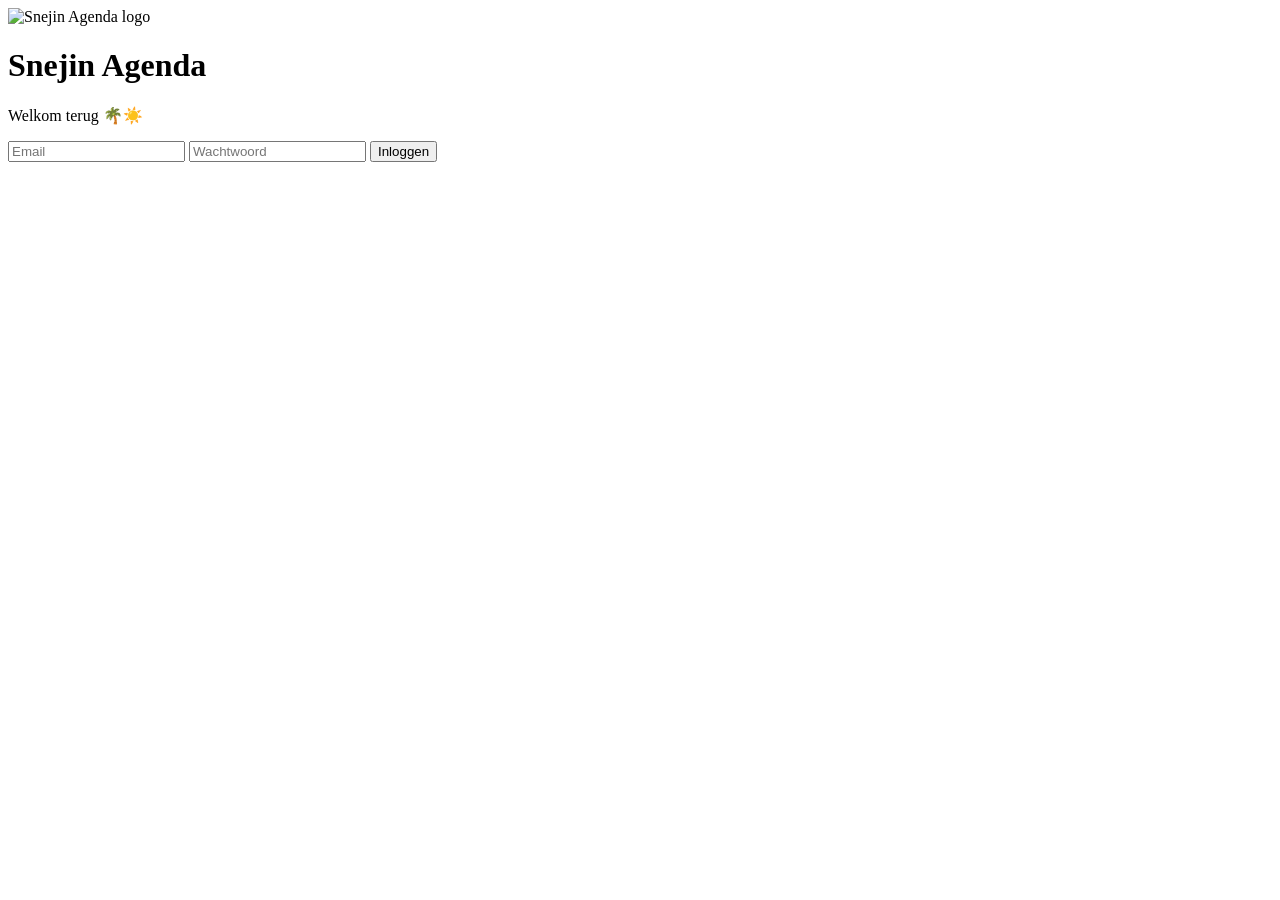
==== index.html @ 503e61c7 "Refactor index.html to simplify paths and structure" ====
<!DOCTYPE html>
<html lang="nl">

<head>

<meta charset="UTF-8">

<meta name="viewport" content="width=device-width, initial-scale=1.0">

<title>Snejin Agenda - Login</title>

<link rel="stylesheet" href="style.css">

</head>


<body class="login-background">


<div class="login-box">


<img 
src="logo.png"
class="logo"
alt="Snejin Agenda logo">


<h1>
Snejin Agenda
</h1>


<p>
Welkom terug 🌴☀️
</p>


<input
id="email"
type="email"
placeholder="Email">


<input
id="password"
type="password"
placeholder="Wachtwoord">


<button id="loginButton">
Inloggen
</button>


<p id="error"></p>


</div>


<script type="module" src="login.js"></script>


</body>

</html>
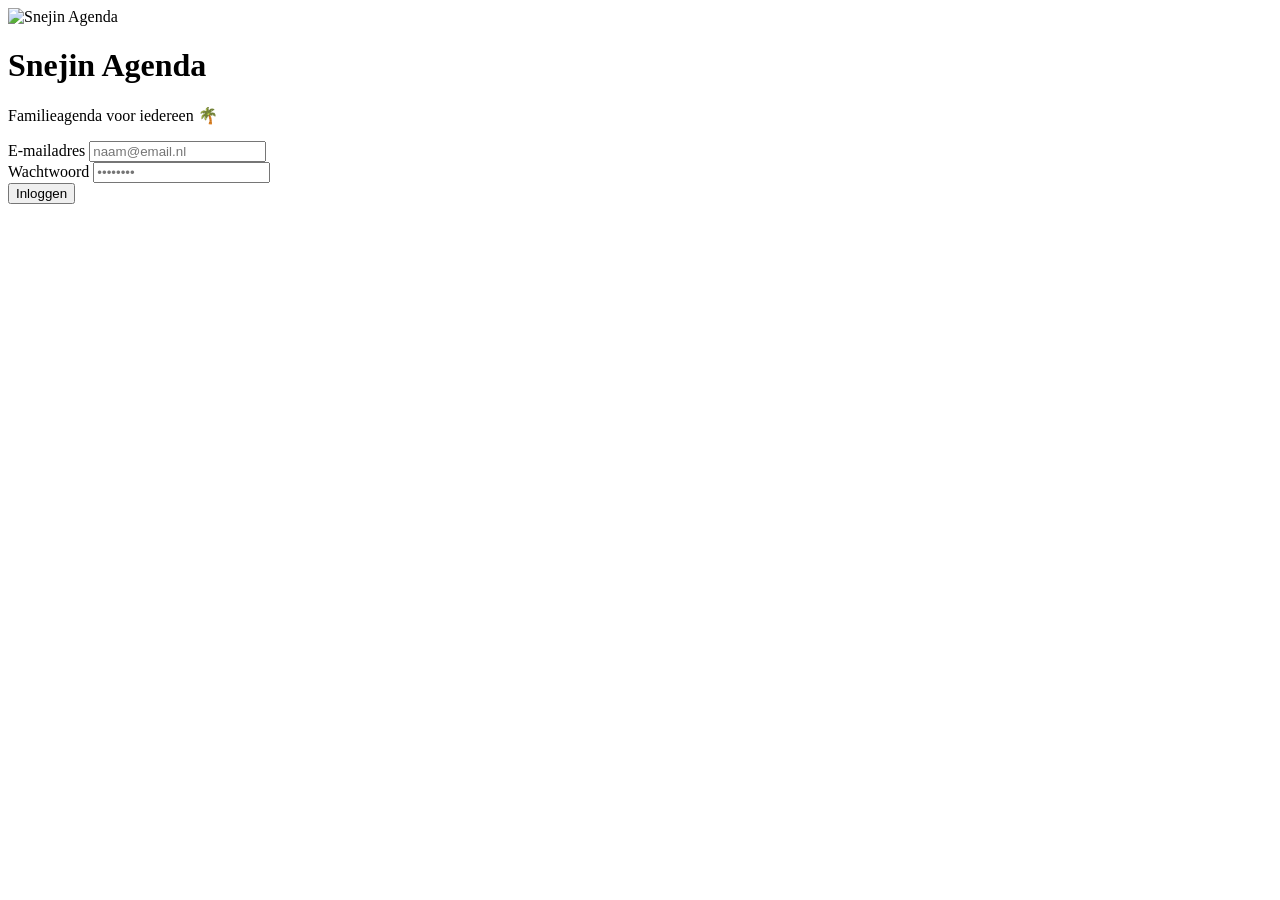
==== commit 143e9f71: "Refactor index.html for login page improvements Updated HTML structure and corrected elements for lo" ====
--- a/index.html
+++ b/index.html
@@ -1,67 +1,86 @@
 <!DOCTYPE html>
 <html lang="nl">
-
 <head>
 
-<meta charset="UTF-8">
+    <meta charset="UTF-8">
+    <meta name="viewport" content="width=device-width, initial-scale=1.0">
 
-<meta name="viewport" content="width=device-width, initial-scale=1.0">
+    <title>Snejin Agenda - Inloggen</title>
 
-<title>Snejin Agenda - Login</title>
+    <meta name="theme-color" content="#009688">
 
-<link rel="stylesheet" href="style.css">
+    <link rel="icon" type="image/png" href="logo.png">
+
+    <link rel="stylesheet" href="style.css">
 
 </head>
 
-
 <body class="login-background">
 
+<div class="login-container">
 
-<div class="login-box">
+    <div class="login-card">
 
+        <img
+            src="logo.png"
+            alt="Snejin Agenda"
+            class="logo">
 
-<img 
-src="logo.png"
-class="logo"
-alt="Snejin Agenda logo">
+        <h1>Snejin Agenda</h1>
 
+        <p class="subtitle">
+            Familieagenda voor iedereen 🌴
+        </p>
 
-<h1>
-Snejin Agenda
-</h1>
+        <form id="loginForm">
 
+            <div class="input-group">
 
-<p>
-Welkom terug 🌴☀️
-</p>
+                <label for="email">
+                    E-mailadres
+                </label>
 
+                <input
+                    id="email"
+                    type="email"
+                    autocomplete="email"
+                    placeholder="naam@email.nl"
+                    required>
 
-<input
-id="email"
-type="email"
-placeholder="Email">
+            </div>
 
+            <div class="input-group">
 
-<input
-id="password"
-type="password"
-placeholder="Wachtwoord">
+                <label for="password">
+                    Wachtwoord
+                </label>
 
+                <input
+                    id="password"
+                    type="password"
+                    autocomplete="current-password"
+                    placeholder="••••••••"
+                    required>
 
-<button id="loginButton">
-Inloggen
-</button>
+            </div>
 
+            <button
+                type="submit"
+                id="loginButton">
 
-<p id="error"></p>
+                Inloggen
 
+            </button>
+
+        </form>
+
+        <div id="message"></div>
+
+    </div>
 
 </div>
 
-
 <script type="module" src="login.js"></script>
 
-
 </body>
-
 </html>
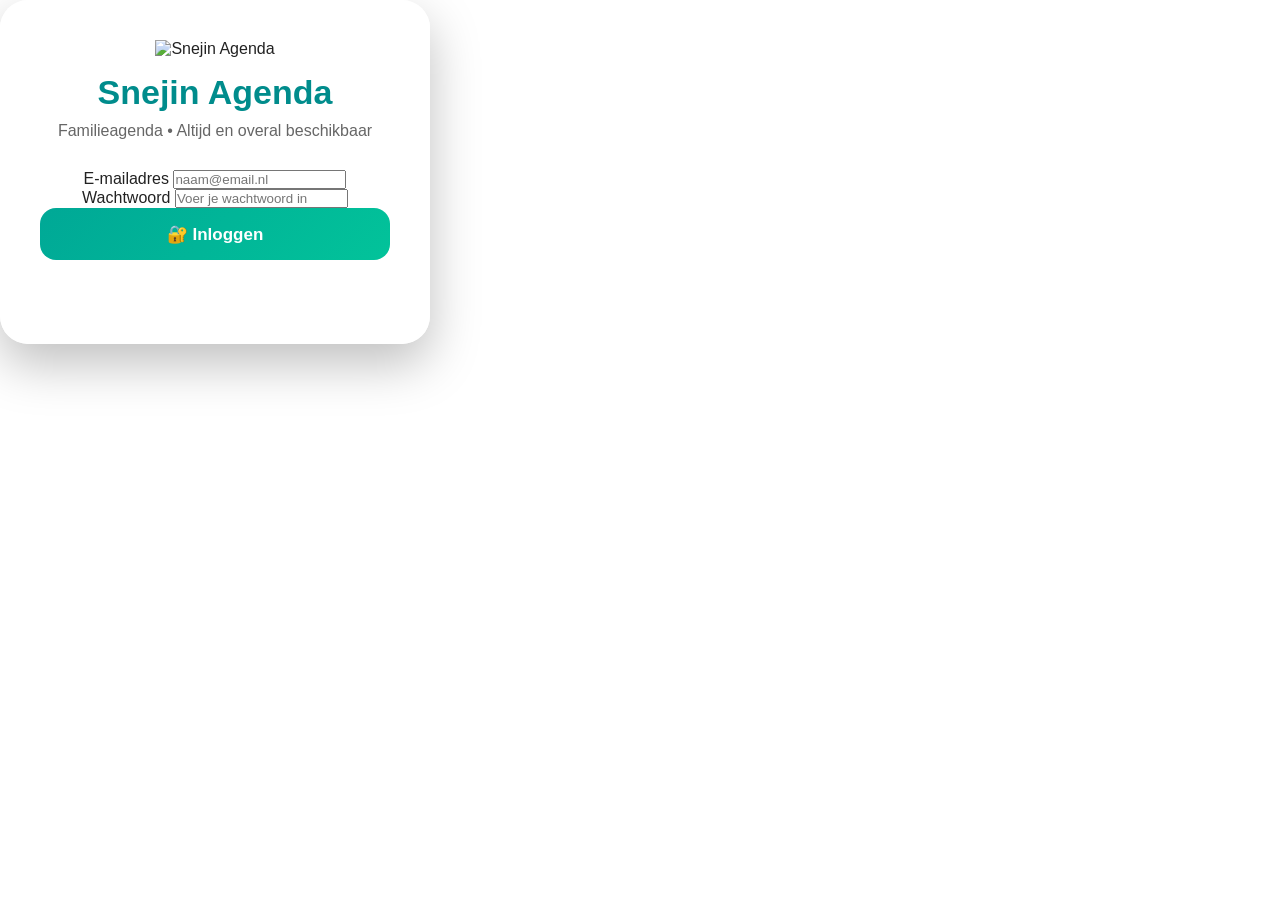
==== commit 8cb105ac: "Refactor HTML structure and update classes" ====
--- a/index.html
+++ b/index.html
@@ -1,86 +1,85 @@
 <!DOCTYPE html>
 <html lang="nl">
+
 <head>
-
     <meta charset="UTF-8">
     <meta name="viewport" content="width=device-width, initial-scale=1.0">
 
     <title>Snejin Agenda - Inloggen</title>
 
-    <meta name="theme-color" content="#009688">
+    <meta name="theme-color" content="#00A896">
 
     <link rel="icon" type="image/png" href="logo.png">
 
     <link rel="stylesheet" href="style.css">
-
 </head>
 
-<body class="login-background">
+<body class="login-page">
 
-<div class="login-container">
+    <div class="login-overlay">
 
-    <div class="login-card">
+        <div class="login-card">
 
-        <img
-            src="logo.png"
-            alt="Snejin Agenda"
-            class="logo">
+            <img src="logo.png"
+                 alt="Snejin Agenda"
+                 class="logo">
 
-        <h1>Snejin Agenda</h1>
+            <h1>Snejin Agenda</h1>
 
-        <p class="subtitle">
-            Familieagenda voor iedereen 🌴
-        </p>
+            <p class="subtitle">
+                Familieagenda • Altijd en overal beschikbaar
+            </p>
 
-        <form id="loginForm">
+            <form id="loginForm" autocomplete="on">
 
-            <div class="input-group">
+                <div class="form-group">
 
-                <label for="email">
-                    E-mailadres
-                </label>
+                    <label for="email">
+                        E-mailadres
+                    </label>
 
-                <input
-                    id="email"
-                    type="email"
-                    autocomplete="email"
-                    placeholder="naam@email.nl"
-                    required>
+                    <input
+                        id="email"
+                        type="email"
+                        autocomplete="email"
+                        placeholder="naam@email.nl"
+                        required>
 
-            </div>
+                </div>
 
-            <div class="input-group">
+                <div class="form-group">
 
-                <label for="password">
-                    Wachtwoord
-                </label>
+                    <label for="password">
+                        Wachtwoord
+                    </label>
 
-                <input
-                    id="password"
-                    type="password"
-                    autocomplete="current-password"
-                    placeholder="••••••••"
-                    required>
+                    <input
+                        id="password"
+                        type="password"
+                        autocomplete="current-password"
+                        placeholder="Voer je wachtwoord in"
+                        required>
 
-            </div>
+                </div>
 
-            <button
-                type="submit"
-                id="loginButton">
+                <button
+                    id="loginButton"
+                    type="submit">
 
-                Inloggen
+                    🔐 Inloggen
 
-            </button>
+                </button>
 
-        </form>
+            </form>
 
-        <div id="message"></div>
+            <div id="message" class="message"></div>
+
+        </div>
 
     </div>
 
-</div>
-
-<script type="module" src="login.js"></script>
+    <script type="module" src="login.js"></script>
 
 </body>
+
 </html>
--- a/style.css
+++ b/style.css
@@ -0,0 +1,285 @@
+/* ==========================================
+   SNEJIN AGENDA
+   style.css
+========================================== */
+
+* {
+    margin: 0;
+    padding: 0;
+    box-sizing: border-box;
+}
+
+body {
+    font-family: "Segoe UI", Arial, sans-serif;
+    color: #222;
+}
+
+/* ==========================================
+   LOGIN ACHTERGROND
+========================================== */
+
+.login-background {
+
+    min-height: 100vh;
+
+    display: flex;
+    justify-content: center;
+    align-items: center;
+
+    padding: 20px;
+
+    background:
+        linear-gradient(
+            rgba(0, 180, 200, 0.30),
+            rgba(255, 220, 150, 0.30)
+        ),
+        url("default_background.jpg");
+
+    background-size: cover;
+    background-position: center;
+    background-repeat: no-repeat;
+}
+
+/* ==========================================
+   CONTAINER
+========================================== */
+
+.login-container {
+
+    width: 100%;
+
+    display: flex;
+
+    justify-content: center;
+
+    align-items: center;
+
+}
+
+/* ==========================================
+   LOGIN VAK
+========================================== */
+
+.login-card {
+
+    width: 100%;
+    max-width: 430px;
+
+    background: rgba(255,255,255,0.90);
+
+    backdrop-filter: blur(12px);
+
+    border-radius: 28px;
+
+    padding: 40px;
+
+    box-shadow:
+        0 20px 50px rgba(0,0,0,.25);
+
+    text-align: center;
+
+}
+
+/* ==========================================
+   LOGO
+========================================== */
+
+.logo {
+
+    width: 150px;
+
+    margin-bottom: 15px;
+
+}
+
+/* ==========================================
+   TITELS
+========================================== */
+
+.login-card h1 {
+
+    color: #008c8c;
+
+    font-size: 34px;
+
+    margin-bottom: 10px;
+
+}
+
+.subtitle {
+
+    color: #666;
+
+    margin-bottom: 30px;
+
+    font-size: 16px;
+
+}
+
+/* ==========================================
+   INPUTS
+========================================== */
+
+.input-group {
+
+    text-align: left;
+
+    margin-bottom: 20px;
+
+}
+
+.input-group label {
+
+    display: block;
+
+    margin-bottom: 8px;
+
+    font-weight: 600;
+
+    color: #444;
+
+}
+
+.input-group input {
+
+    width: 100%;
+
+    height: 50px;
+
+    border: none;
+
+    border-radius: 16px;
+
+    background: #f4f7f8;
+
+    padding: 0 18px;
+
+    font-size: 16px;
+
+    transition: .25s;
+
+}
+
+.input-group input:focus {
+
+    outline: none;
+
+    background: white;
+
+    box-shadow: 0 0 0 3px rgba(0,168,150,.20);
+
+}
+
+/* ==========================================
+   BUTTON
+========================================== */
+
+#loginButton {
+
+    width: 100%;
+
+    height: 52px;
+
+    border: none;
+
+    border-radius: 16px;
+
+    cursor: pointer;
+
+    color: white;
+
+    font-size: 17px;
+
+    font-weight: bold;
+
+    background:
+        linear-gradient(
+            135deg,
+            #00A896,
+            #02C39A
+        );
+
+    transition: .25s;
+
+}
+
+#loginButton:hover {
+
+    transform: translateY(-2px);
+
+    box-shadow:
+        0 10px 20px rgba(0,0,0,.20);
+
+}
+
+/* ==========================================
+   MELDINGEN
+========================================== */
+
+#message {
+
+    margin-top: 20px;
+
+    min-height: 24px;
+
+    font-weight: bold;
+
+    text-align: center;
+
+}
+
+/* ==========================================
+   RESPONSIVE
+========================================== */
+
+@media (max-width: 768px) {
+
+    .login-card {
+
+        padding: 30px 24px;
+
+    }
+
+    .logo {
+
+        width: 120px;
+
+    }
+
+    .login-card h1 {
+
+        font-size: 28px;
+
+    }
+
+}
+
+@media (max-width: 480px) {
+
+    .login-card {
+
+        border-radius: 22px;
+
+        padding: 24px;
+
+    }
+
+    .logo {
+
+        width: 100px;
+
+    }
+
+    .login-card h1 {
+
+        font-size: 24px;
+
+    }
+
+    .subtitle {
+
+        font-size: 14px;
+
+    }
+
+}
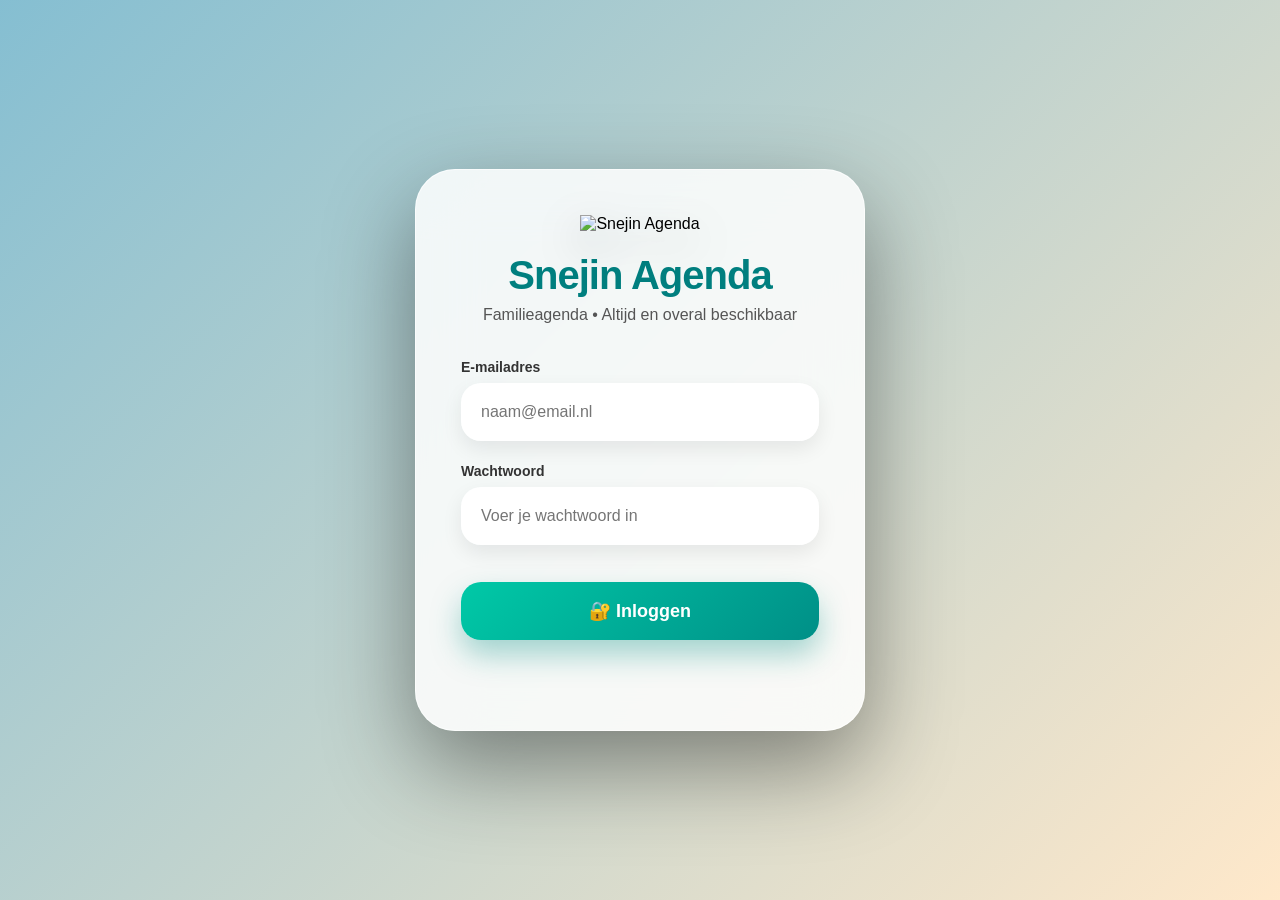
==== commit 6bed5ab2: "Format HTML for better readability" ====
--- a/index.html
+++ b/index.html
@@ -20,9 +20,11 @@
 
         <div class="login-card">
 
-            <img src="logo.png"
-                 alt="Snejin Agenda"
-                 class="logo">
+            <img
+                src="logo.png"
+                alt="Snejin Agenda"
+                class="logo"
+            >
 
             <h1>Snejin Agenda</h1>
 
@@ -43,7 +45,8 @@
                         type="email"
                         autocomplete="email"
                         placeholder="naam@email.nl"
-                        required>
+                        required
+                    >
 
                 </div>
 
@@ -58,16 +61,16 @@
                         type="password"
                         autocomplete="current-password"
                         placeholder="Voer je wachtwoord in"
-                        required>
+                        required
+                    >
 
                 </div>
 
                 <button
                     id="loginButton"
-                    type="submit">
-
+                    type="submit"
+                >
                     🔐 Inloggen
-
                 </button>
 
             </form>
--- a/style.css
+++ b/style.css
@@ -1,7 +1,13 @@
-/* ==========================================
+/* =========================================================
    SNEJIN AGENDA
-   style.css
-========================================== */
+   COMPLETE STYLE.CSS
+   Login + Agenda + FullCalendar + Modals + Dark Mode
+========================================================= */
+
+
+/* =========================================================
+   RESET
+========================================================= */
 
 * {
     margin: 0;
@@ -9,17 +15,47 @@
     box-sizing: border-box;
 }
 
+html,
 body {
+    width: 100%;
+    min-height: 100%;
     font-family: "Segoe UI", Arial, sans-serif;
-    color: #222;
-}
-
-/* ==========================================
-   LOGIN ACHTERGROND
-========================================== */
-
-.login-background {
-
+}
+
+button,
+input,
+textarea,
+select {
+    font: inherit;
+}
+
+
+/* =========================================================
+   LOGIN PAGINA
+========================================================= */
+
+body.login-page {
+    min-height: 100vh;
+    overflow: hidden;
+
+    background:
+        linear-gradient(
+            135deg,
+            rgba(0, 120, 160, .48),
+            rgba(255, 180, 80, .30)
+        ),
+        url("default_background.jpg");
+
+    background-size: cover;
+    background-position: center;
+    background-attachment: fixed;
+}
+
+
+/* Login overlay */
+
+.login-overlay {
+    width: 100%;
     min-height: 100vh;
 
     display: flex;
@@ -27,259 +63,1312 @@
     align-items: center;
 
     padding: 20px;
+}
+
+
+/* Login kaart */
+
+.login-card {
+    width: 100%;
+    max-width: 450px;
+
+    padding: 45px;
+
+    border-radius: 40px;
+
+    background: rgba(255, 255, 255, .84);
+
+    backdrop-filter: blur(30px);
+    -webkit-backdrop-filter: blur(30px);
+
+    border: 1px solid rgba(255, 255, 255, .65);
+
+    box-shadow:
+        0 35px 90px rgba(0, 0, 0, .42);
+
+    text-align: center;
+
+    animation:
+        loginShow .8s ease both;
+}
+
+
+/* Login logo */
+
+.login-card .logo {
+    width: 170px;
+    height: auto;
+
+    margin-bottom: 20px;
+
+    filter:
+        drop-shadow(
+            0 15px 20px rgba(0, 0, 0, .25)
+        );
+}
+
+
+/* Login titel */
+
+.login-card h1 {
+    font-size: 40px;
+    font-weight: 800;
+
+    letter-spacing: -1px;
+
+    color: #007f7f;
+
+    margin-bottom: 8px;
+}
+
+
+/* Login subtitel */
+
+.subtitle {
+    font-size: 16px;
+    color: #555;
+
+    margin-bottom: 35px;
+}
+
+
+/* Login formulier */
+
+.form-group {
+    margin-bottom: 22px;
+    text-align: left;
+}
+
+.form-group label {
+    display: block;
+
+    font-size: 14px;
+    font-weight: 700;
+
+    color: #333;
+
+    margin-bottom: 8px;
+}
+
+.form-group input {
+    width: 100%;
+    height: 58px;
+
+    padding: 0 20px;
+
+    border: none;
+    border-radius: 20px;
+
+    background: rgba(255, 255, 255, .96);
+
+    color: #222;
+
+    font-size: 16px;
+
+    box-shadow:
+        0 8px 20px rgba(0, 0, 0, .08);
+
+    transition:
+        transform .2s ease,
+        box-shadow .2s ease;
+}
+
+.form-group input:focus {
+    outline: none;
+
+    transform: translateY(-1px);
+
+    box-shadow:
+        0 0 0 4px rgba(0, 168, 150, .25),
+        0 10px 25px rgba(0, 0, 0, .10);
+}
+
+
+/* Login knop */
+
+#loginButton {
+    width: 100%;
+    height: 58px;
+
+    margin-top: 15px;
+
+    border: none;
+    border-radius: 20px;
 
     background:
         linear-gradient(
-            rgba(0, 180, 200, 0.30),
-            rgba(255, 220, 150, 0.30)
+            135deg,
+            #00c9a7,
+            #008f87
+        );
+
+    color: white;
+
+    font-size: 18px;
+    font-weight: 800;
+
+    cursor: pointer;
+
+    box-shadow:
+        0 15px 30px rgba(0, 140, 130, .35);
+
+    transition:
+        transform .25s ease,
+        box-shadow .25s ease;
+}
+
+#loginButton:hover {
+    transform: translateY(-4px);
+
+    box-shadow:
+        0 20px 38px rgba(0, 140, 130, .42);
+}
+
+#loginButton:active {
+    transform: translateY(-1px);
+}
+
+
+/* Login melding */
+
+.message {
+    min-height: 25px;
+
+    margin-top: 20px;
+
+    color: #d62828;
+
+    font-weight: 700;
+}
+
+
+/* Login animatie */
+
+@keyframes loginShow {
+    from {
+        opacity: 0;
+        transform:
+            translateY(40px)
+            scale(.92);
+    }
+
+    to {
+        opacity: 1;
+        transform:
+            translateY(0)
+            scale(1);
+    }
+}
+
+
+/* =========================================================
+   AGENDA PAGINA
+========================================================= */
+
+body.agenda-page {
+    min-height: 100vh;
+
+    color: #1f2937;
+
+    background:
+        linear-gradient(
+            135deg,
+            rgba(0, 150, 170, .18),
+            rgba(255, 220, 120, .16)
         ),
-        url("default_background.jpg");
+        url("main_background.jpg");
 
     background-size: cover;
     background-position: center;
-    background-repeat: no-repeat;
-}
-
-/* ==========================================
-   CONTAINER
-========================================== */
-
-.login-container {
-
-    width: 100%;
+    background-attachment: fixed;
+
+    animation:
+        pageAppear .7s ease both;
+}
+
+
+/* =========================================================
+   HEADER
+========================================================= */
+
+.topbar {
+    position: relative;
+    z-index: 20;
+
+    margin: 20px;
+    padding: 16px 22px;
 
     display: flex;
-
-    justify-content: center;
-
+    justify-content: space-between;
     align-items: center;
 
-}
-
-/* ==========================================
-   LOGIN VAK
-========================================== */
-
-.login-card {
-
-    width: 100%;
-    max-width: 430px;
-
-    background: rgba(255,255,255,0.90);
-
-    backdrop-filter: blur(12px);
-
-    border-radius: 28px;
-
-    padding: 40px;
-
-    box-shadow:
-        0 20px 50px rgba(0,0,0,.25);
-
-    text-align: center;
-
-}
-
-/* ==========================================
-   LOGO
-========================================== */
-
-.logo {
-
-    width: 150px;
-
-    margin-bottom: 15px;
-
-}
-
-/* ==========================================
-   TITELS
-========================================== */
-
-.login-card h1 {
-
-    color: #008c8c;
-
-    font-size: 34px;
-
-    margin-bottom: 10px;
-
-}
-
-.subtitle {
+    gap: 20px;
+
+    background:
+        rgba(255, 255, 255, .86);
+
+    backdrop-filter: blur(25px);
+    -webkit-backdrop-filter: blur(25px);
+
+    border:
+        1px solid rgba(255, 255, 255, .65);
+
+    border-radius: 26px;
+
+    box-shadow:
+        0 20px 55px rgba(0, 0, 0, .18);
+
+    animation:
+        slideDown .7s ease both;
+}
+
+
+/* Logo */
+
+.logo-area {
+    display: flex;
+    align-items: center;
+
+    gap: 14px;
+
+    min-width: 0;
+}
+
+.logo-small {
+    width: 65px;
+    height: auto;
+
+    flex-shrink: 0;
+
+    filter:
+        drop-shadow(
+            0 8px 12px rgba(0, 0, 0, .16)
+        );
+
+    animation:
+        floatingLogo 4s ease-in-out infinite;
+}
+
+.logo-area h1 {
+    color: #008b8b;
+
+    font-size: 25px;
+    line-height: 1.1;
+
+    font-weight: 800;
+}
+
+.logo-area span {
+    display: block;
+
+    margin-top: 4px;
 
     color: #666;
 
-    margin-bottom: 30px;
-
-    font-size: 16px;
-
-}
-
-/* ==========================================
-   INPUTS
-========================================== */
-
-.input-group {
-
-    text-align: left;
-
-    margin-bottom: 20px;
-
-}
-
-.input-group label {
-
-    display: block;
-
-    margin-bottom: 8px;
-
-    font-weight: 600;
-
-    color: #444;
-
-}
-
-.input-group input {
-
-    width: 100%;
-
-    height: 50px;
+    font-size: 14px;
+}
+
+
+/* =========================================================
+   HEADER KNOPPEN
+========================================================= */
+
+.top-buttons {
+    display: flex;
+    align-items: center;
+
+    gap: 9px;
+}
+
+.top-buttons input {
+    width: 240px;
+    height: 45px;
+
+    padding: 0 16px;
+
+    border: 1px solid rgba(0, 0, 0, .07);
+    border-radius: 15px;
+
+    outline: none;
+
+    background:
+        rgba(255, 255, 255, .9);
+
+    color: #222;
+
+    box-shadow:
+        0 5px 15px rgba(0, 0, 0, .06);
+
+    transition:
+        width .25s ease,
+        box-shadow .2s ease,
+        border-color .2s ease;
+}
+
+.top-buttons input:focus {
+    border-color: #00a896;
+
+    box-shadow:
+        0 0 0 4px rgba(0, 168, 150, .12);
+}
+
+.top-buttons button {
+    height: 45px;
+
+    padding: 0 16px;
 
     border: none;
-
-    border-radius: 16px;
-
-    background: #f4f7f8;
-
-    padding: 0 18px;
-
-    font-size: 16px;
-
-    transition: .25s;
-
-}
-
-.input-group input:focus {
-
-    outline: none;
-
-    background: white;
-
-    box-shadow: 0 0 0 3px rgba(0,168,150,.20);
-
-}
-
-/* ==========================================
-   BUTTON
-========================================== */
-
-#loginButton {
-
-    width: 100%;
-
-    height: 52px;
-
-    border: none;
-
-    border-radius: 16px;
-
-    cursor: pointer;
-
-    color: white;
-
-    font-size: 17px;
-
-    font-weight: bold;
+    border-radius: 15px;
 
     background:
         linear-gradient(
             135deg,
-            #00A896,
-            #02C39A
+            #00bfa5,
+            #008f87
         );
 
-    transition: .25s;
-
-}
-
-#loginButton:hover {
-
-    transform: translateY(-2px);
-
-    box-shadow:
-        0 10px 20px rgba(0,0,0,.20);
-
-}
-
-/* ==========================================
-   MELDINGEN
-========================================== */
-
-#message {
-
-    margin-top: 20px;
-
-    min-height: 24px;
-
-    font-weight: bold;
-
-    text-align: center;
-
-}
-
-/* ==========================================
-   RESPONSIVE
-========================================== */
-
-@media (max-width: 768px) {
-
-    .login-card {
-
-        padding: 30px 24px;
-
-    }
-
-    .logo {
-
-        width: 120px;
-
-    }
-
-    .login-card h1 {
-
-        font-size: 28px;
-
-    }
-
-}
-
-@media (max-width: 480px) {
-
-    .login-card {
-
-        border-radius: 22px;
-
-        padding: 24px;
-
-    }
-
-    .logo {
-
-        width: 100px;
-
-    }
-
-    .login-card h1 {
-
-        font-size: 24px;
-
-    }
-
-    .subtitle {
-
-        font-size: 14px;
-
-    }
-
-}
+    color: white;
+
+    cursor: pointer;
+
+    font-weight: 700;
+
+    box-shadow:
+        0 8px 18px rgba(0, 140, 130, .18);
+
+    transition:
+        transform .22s ease,
+        box-shadow .22s ease,
+        filter .22s ease;
+}
+
+.top-buttons button:hover {
+    transform:
+        translateY(-3px);
+
+    box-shadow:
+        0 13px 25px rgba(0, 0, 0, .18);
+
+    filter: brightness(1.05);
+}
+
+.top-buttons button:active {
+    transform:
+        translateY(0)
+        scale(.97);
+}
+
+
+/* =========================================================
+   HOOFDGEDEELTE
+========================================================= */
+
+main {
+    width: 100%;
+
+    padding:
+        0 20px 30px;
+
+    position: relative;
+    z-index: 1;
+}
+
+
+/* =========================================================
+   KALENDER KAART
+========================================================= */
+
+.calendar-card {
+    width: 100%;
+    max-width: 1500px;
+
+    min-height: 650px;
+
+    margin: 0 auto;
+
+    padding: 22px;
+
+    background:
+        rgba(255, 255, 255, .91);
+
+    backdrop-filter: blur(22px);
+    -webkit-backdrop-filter: blur(22px);
+
+    border:
+        1px solid rgba(255, 255, 255, .7);
+
+    border-radius: 30px;
+
+    box-shadow:
+        0 25px 70px rgba(0, 0, 0, .22);
+
+    animation:
+        calendarAppear .9s ease both;
+}
+
+
+/* =========================================================
+   FULLCALENDAR
+========================================================= */
+
+#calendar {
+    width: 100%;
+    min-height: 600px;
+}
+
+
+/* FullCalendar hoofdcontainer */
+
+.fc {
+    width: 100%;
+
+    min-height: 600px;
+
+    padding: 12px;
+
+    background:
+        rgba(255, 255, 255, .96);
+
+    border-radius: 22px;
+
+    color: #202124;
+}
+
+
+/* Toolbar */
+
+.fc .fc-toolbar {
+    gap: 12px;
+
+    margin-bottom: 20px;
+}
+
+.fc .fc-toolbar-title {
+    color: #008b8b !important;
+
+    font-size: 26px;
+
+    font-weight: 800;
+}
+
+
+/* FullCalendar buttons */
+
+.fc .fc-button {
+    border: none !important;
+
+    border-radius: 11px !important;
+
+    padding: 8px 13px !important;
+
+    background:
+        linear-gradient(
+            135deg,
+            #00bfa5,
+            #008f87
+        ) !important;
+
+    color: white !important;
+
+    font-weight: 700 !important;
+
+    box-shadow:
+        0 5px 12px rgba(0, 140, 130, .16);
+
+    transition:
+        transform .2s ease,
+        box-shadow .2s ease,
+        filter .2s ease !important;
+}
+
+.fc .fc-button:hover {
+    transform:
+        translateY(-2px);
+
+    filter: brightness(1.05);
+
+    box-shadow:
+        0 9px 18px rgba(0, 0, 0, .16);
+}
+
+.fc .fc-button:active,
+.fc .fc-button:focus {
+    box-shadow:
+        none !important;
+}
+
+
+/* Vandaag knop */
+
+.fc .fc-button-primary:not(:disabled).fc-button-active,
+.fc .fc-button-primary:not(:disabled):active {
+    background:
+        #007f78 !important;
+}
+
+
+/* Weekdagen */
+
+.fc .fc-col-header-cell {
+    background:
+        rgba(0, 168, 150, .06);
+
+    border-color:
+        rgba(0, 0, 0, .07);
+}
+
+.fc .fc-col-header-cell-cushion {
+    padding: 10px 4px;
+
+    color: #007f7f;
+
+    font-size: 13px;
+
+    font-weight: 800;
+
+    text-decoration: none;
+}
+
+
+/* Kalender cellen */
+
+.fc .fc-daygrid-day {
+    background:
+        rgba(255, 255, 255, .75);
+
+    border-color:
+        rgba(0, 0, 0, .07);
+
+    transition:
+        background .2s ease;
+}
+
+.fc .fc-daygrid-day:hover {
+    background:
+        rgba(0, 168, 150, .07);
+}
+
+
+/* Datumnummers */
+
+.fc .fc-daygrid-day-number {
+    padding: 8px;
+
+    color: #444;
+
+    font-weight: 700;
+
+    text-decoration: none;
+}
+
+
+/* Vandaag */
+
+.fc .fc-day-today {
+    background:
+        rgba(0, 168, 150, .10) !important;
+}
+
+
+/* Events */
+
+.fc .fc-event {
+    border: none !important;
+
+    border-radius: 8px !important;
+
+    padding: 3px 6px !important;
+
+    cursor: pointer;
+
+    box-shadow:
+        0 3px 8px rgba(0, 0, 0, .13);
+
+    transition:
+        transform .18s ease,
+        filter .18s ease,
+        box-shadow .18s ease;
+}
+
+.fc .fc-event:hover {
+    transform:
+        translateY(-1px)
+        scale(1.01);
+
+    filter: brightness(1.04);
+
+    box-shadow:
+        0 5px 13px rgba(0, 0, 0, .18);
+}
+
+.fc .fc-event-title,
+.fc .fc-event-time {
+    font-weight: 700;
+}
+
+
+/* Meer events */
+
+.fc .fc-more-link {
+    color: #008f87;
+
+    font-weight: 700;
+
+    text-decoration: none;
+}
+
+
+/* Scrollbars */
+
+.fc-scroller::-webkit-scrollbar,
+.modal-content::-webkit-scrollbar {
+    width: 7px;
+}
+
+.fc-scroller::-webkit-scrollbar-thumb,
+.modal-content::-webkit-scrollbar-thumb {
+    background:
+        rgba(0, 168, 150, .35);
+
+    border-radius: 20px;
+}
+
+
+/* =========================================================
+   NIEUWE AFSPRAAK FLOATING BUTTON
+========================================================= */
+
+.floatingButton {
+    position: fixed;
+
+    right: 30px;
+    bottom: 30px;
+
+    z-index: 100;
+
+    width: 66px;
+    height: 66px;
+
+    border: none;
+    border-radius: 50%;
+
+    background:
+        linear-gradient(
+            135deg,
+            #00c9a7,
+            #008f87
+        );
+
+    color: white;
+
+    font-size: 35px;
+    line-height: 1;
+
+    cursor: pointer;
+
+    box-shadow:
+        0 15px 35px rgba(0, 120, 110, .35);
+
+    transition:
+        transform .25s ease,
+        box-shadow .25s ease;
+}
+
+.floatingButton:hover {
+    transform:
+        translateY(-5px)
+        scale(1.07);
+
+    box-shadow:
+        0 20px 42px rgba(0, 0, 0, .25);
+}
+
+.floatingButton:active {
+    transform:
+        scale(.94);
+}
+
+
+/* =========================================================
+   MODALS
+========================================================= */
+
+.modal {
+    display: none;
+
+    position: fixed;
+    inset: 0;
+
+    z-index: 9999;
+
+    justify-content: center;
+    align-items: center;
+
+    padding: 20px;
+
+    background:
+        rgba(0, 0, 0, .58);
+
+    backdrop-filter: blur(9px);
+    -webkit-backdrop-filter: blur(9px);
+
+    opacity: 0;
+
+    transition:
+        opacity .25s ease;
+}
+
+.modal.open {
+    display: flex;
+
+    opacity: 1;
+}
+
+
+/* Modal inhoud */
+
+.modal-content {
+    position: relative;
+
+    width: 100%;
+    max-width: 500px;
+
+    max-height: 90vh;
+
+    overflow-y: auto;
+
+    padding:
+        32px 30px 26px;
+
+    border-radius: 28px;
+
+    background:
+        rgba(255, 255, 255, .98);
+
+    border:
+        1px solid rgba(255, 255, 255, .7);
+
+    box-shadow:
+        0 35px 90px rgba(0, 0, 0, .45);
+
+    transform:
+        translateY(25px)
+        scale(.94);
+
+    transition:
+        transform .3s cubic-bezier(.2, .9, .3, 1.15);
+}
+
+.modal.open .modal-content {
+    transform:
+        translateY(0)
+        scale(1);
+}
+
+
+/* Sluitknop */
+
+.modal-close {
+    position: absolute;
+
+    top: 14px;
+    right: 16px;
+
+    width: 38px;
+    height: 38px;
+
+    border: none;
+    border-radius: 50%;
+
+    background:
+        rgba(0, 0, 0, .06);
+
+    color: #555;
+
+    font-size: 24px;
+
+    cursor: pointer;
+
+    transition:
+        transform .2s ease,
+        background .2s ease,
+        color .2s ease;
+}
+
+.modal-close:hover {
+    background:
+        rgba(231, 76, 60, .15);
+
+    color: #e74c3c;
+
+    transform:
+        rotate(90deg);
+}
+
+
+/* =========================================================
+   FORM MODAL
+========================================================= */
+
+.form-content h2 {
+    color: #008b8b;
+
+    font-size: 27px;
+
+    margin-bottom: 22px;
+
+    padding-right: 35px;
+}
+
+.form-body .form-group {
+    margin-bottom: 16px;
+
+    text-align: left;
+}
+
+.form-body label {
+    display: block;
+
+    margin-bottom: 7px;
+
+    color: #444;
+
+    font-size: 13px;
+
+    font-weight: 700;
+}
+
+
+/* Form inputs */
+
+.form-body input[type="text"],
+.form-body input[type="date"],
+.form-body input[type="time"],
+.form-body textarea,
+.form-body select {
+    width: 100%;
+
+    border:
+        2px solid rgba(0, 0, 0, .08);
+
+    border-radius: 14px;
+
+    padding:
+        12px 14px;
+
+    background:
+        #fff;
+
+    color: #222;
+
+    font-size: 15px;
+
+    font-family: inherit;
+
+    transition:
+        border-color .2s ease,
+        box-shadow .2s ease,
+        transform .2s ease;
+}
+
+.form-body textarea {
+    min-height: 90px;
+
+    resize: vertical;
+}
+
+.form-body input:focus,
+.form-body textarea:focus,
+.form-body select:focus {
+    outline: none;
+
+    border-color:
+        #00a896;
+
+    box-shadow:
+        0 0 0 4px
+        rgba(0, 168, 150, .13);
+}
+
+
+/* Datum/tijd */
+
+.form-row {
+    display: flex;
+
+    gap: 12px;
+}
+
+.form-row .form-group {
+    flex: 1;
+}
+
+
+/* Checkbox */
+
+.checkbox-line {
+    display: flex !important;
+
+    align-items: center;
+
+    gap: 9px;
+
+    margin:
+        5px 0 10px;
+
+    color: #333 !important;
+
+    font-weight: 600 !important;
+
+    cursor: pointer;
+}
+
+.checkbox-line input {
+    width: 17px !important;
+    height: 17px;
+
+    accent-color:
+        #00a896;
+}
+
+
+/* =========================================================
+   VIEW MODAL
+========================================================= */
+
+.view-badge {
+    display: inline-block;
+
+    padding:
+        7px 14px;
+
+    margin-bottom: 12px;
+
+    border-radius: 999px;
+
+    color: white;
+
+    font-size: 13px;
+
+    font-weight: 700;
+}
+
+.view-content h2 {
+    color: #1d3557;
+
+    font-size: 28px;
+
+    line-height: 1.2;
+
+    margin-bottom: 18px;
+
+    padding-right: 35px;
+
+    word-break: break-word;
+}
+
+.view-meta {
+    display: flex;
+
+    flex-direction: column;
+
+    gap: 10px;
+
+    margin-bottom: 18px;
+}
+
+.view-row {
+    display: flex;
+
+    align-items: center;
+
+    gap: 10px;
+
+    padding:
+        11px 14px;
+
+    border-radius: 13px;
+
+    background:
+        rgba(0, 168, 150, .08);
+
+    color: #333;
+
+    font-size: 15px;
+}
+
+.view-icon {
+    font-size: 18px;
+}
+
+.view-desc {
+    margin-bottom: 22px;
+
+    padding:
+        15px 16px;
+
+    border-radius: 14px;
+
+    background:
+        rgba(0, 0, 0, .04);
+}
+
+.view-desc h3 {
+    margin-bottom: 7px;
+
+    color: #777;
+
+    font-size: 12px;
+
+    letter-spacing: .6px;
+
+    text-transform: uppercase;
+}
+
+.view-desc p {
+    color: #333;
+
+    line-height: 1.55;
+
+    white-space: pre-wrap;
+}
+
+
+/* =========================================================
+   MODAL BUTTONS
+========================================================= */
+
+.modal-buttons {
+    display: flex;
+
+    flex-wrap: wrap;
+
+    gap: 10px;
+
+    margin-top: 8px;
+}
+
+.btn {
+    flex:
+        1 1 auto;
+
+    min-width: 120px;
+
+    padding:
+        13px 16px;
+
+    border: none;
+
+    border-radius: 14px;
+
+    color: white;
+
+    font-size: 15px;
+
+    font-weight: 700;
+
+    cursor: pointer;
+
+    transition:
+        transform .2s ease,
+        box-shadow .2s ease,
+        filter .2s ease;
+}
+
+.btn:hover {
+    transform:
+        translateY(-2px);
+
+    box-shadow:
+        0 10px 22px rgba(0, 0, 0, .20);
+
+    filter: brightness(1.05);
+}
+
+.btn:active {
+    transform:
+        translateY(0)
+        scale(.98);
+}
+
+.btn-save {
+    background:
+        linear-gradient(
+            135deg,
+            #00c9a7,
+            #008f87
+        );
+}
+
+.btn-edit {
+    background:
+        linear-gradient(
+            135deg,
+            #4aa3ff,
+            #2563eb
+        );
+}
+
+.btn-delete {
+    background:
+        linear-gradient(
+            135deg,
+            #ff6b6b,
+            #d62828
+        );
+}
+
+.btn-done {
+    background:
+        linear-gradient(
+            135deg,
+            #2ecc71,
+            #27ae60
+        );
+}
+
+.btn-cancel {
+    background:
+        #e2e6ea;
+
+    color:
+        #444;
+}
+
+.btn-cancel:hover {
+    background:
+        #d3d8dd;
+
+    filter: none;
+}
+
+
+/* =========================================================
+   DARK MODE
+========================================================= */
+
+body.dark {
+    color: #f1f5f9;
+
+    background:
+        linear-gradient(
+            135deg,
+            rgba(0, 35, 45, .82),
+            rgba(25, 25, 25, .88)
+        ),
+        url("main_background.jpg");
+
+    background-size: cover;
+    background-position: center;
+    background-attachment: fixed;
+}
+
+
+/* Header */
+
+body.dark .topbar {
+    background:
+        rgba(24, 28, 31, .90);
+
+    border-color:
+        rgba(255, 255, 255, .08);
+
+    box-shadow:
+        0 20px 55px rgba(0, 0, 0, .35);
+}
+
+body.dark .logo-area h1 {
+    color: #00d4c0;
+}
+
+body.dark .logo-area span {
+    color: #cbd5e1;
+}
+
+
+/* Search */
+
+body.dark .top-buttons input {
+    background:
+        rgba(45, 50, 54, .95);
+
+    border-color:
+        rgba(255, 255, 255, .08);
+
+    color: white;
+}
+
+body.dark .top-buttons input::placeholder {
+    color: #aab4bd;
+}
+
+
+/* Calendar card */
+
+body.dark .calendar-card {
+    background:
+        rgba(22, 25, 28, .93);
+
+    border-color:
+        rgba(255, 255, 255, .07);
+
+    box-shadow:
+        0 25px 70px rgba(0, 0, 0, .45);
+}
+
+
+/* FullCalendar */
+
+body.dark .fc {
+    background:
+        #1d2125;
+
+    color: #f1f5f9;
+}
+
+body.dark .fc-theme-standard td,
+body.dark .fc-theme-standard th {
+    border-color:
+        rgba(255, 255, 255, .09);
+}
+
+body.dark .fc .fc-daygrid-day {
+    background:
+        #1d2125;
+}
+
+body.dark .fc .fc-daygrid-day:hover {
+    background:
+        rgba(0, 168, 150, .09);
+}
+
+body.dark .fc .fc-col-header-cell {
+    background:
+        rgba(0, 168, 150, .08);
+}
+
+body.dark .fc .fc-col-header-cell-cushion,
+body.dark .fc .fc-daygrid-day-number {
+    color: #f1f5f9;
+}
+
+body.dark .fc .fc-toolbar-title {
+    color:
+        #00d4c0 !important;
+}
+
+body.dark .fc .fc-day-today {
+    background:
+        rgba(0, 168, 150, .13) !important;
+}
+
+
+/* Modals */
+
+body.dark .modal-content {
+    background:
+        rgba(28, 32, 35, .98);
+
+    color: #f1f1f1;
+
+    border-colo
